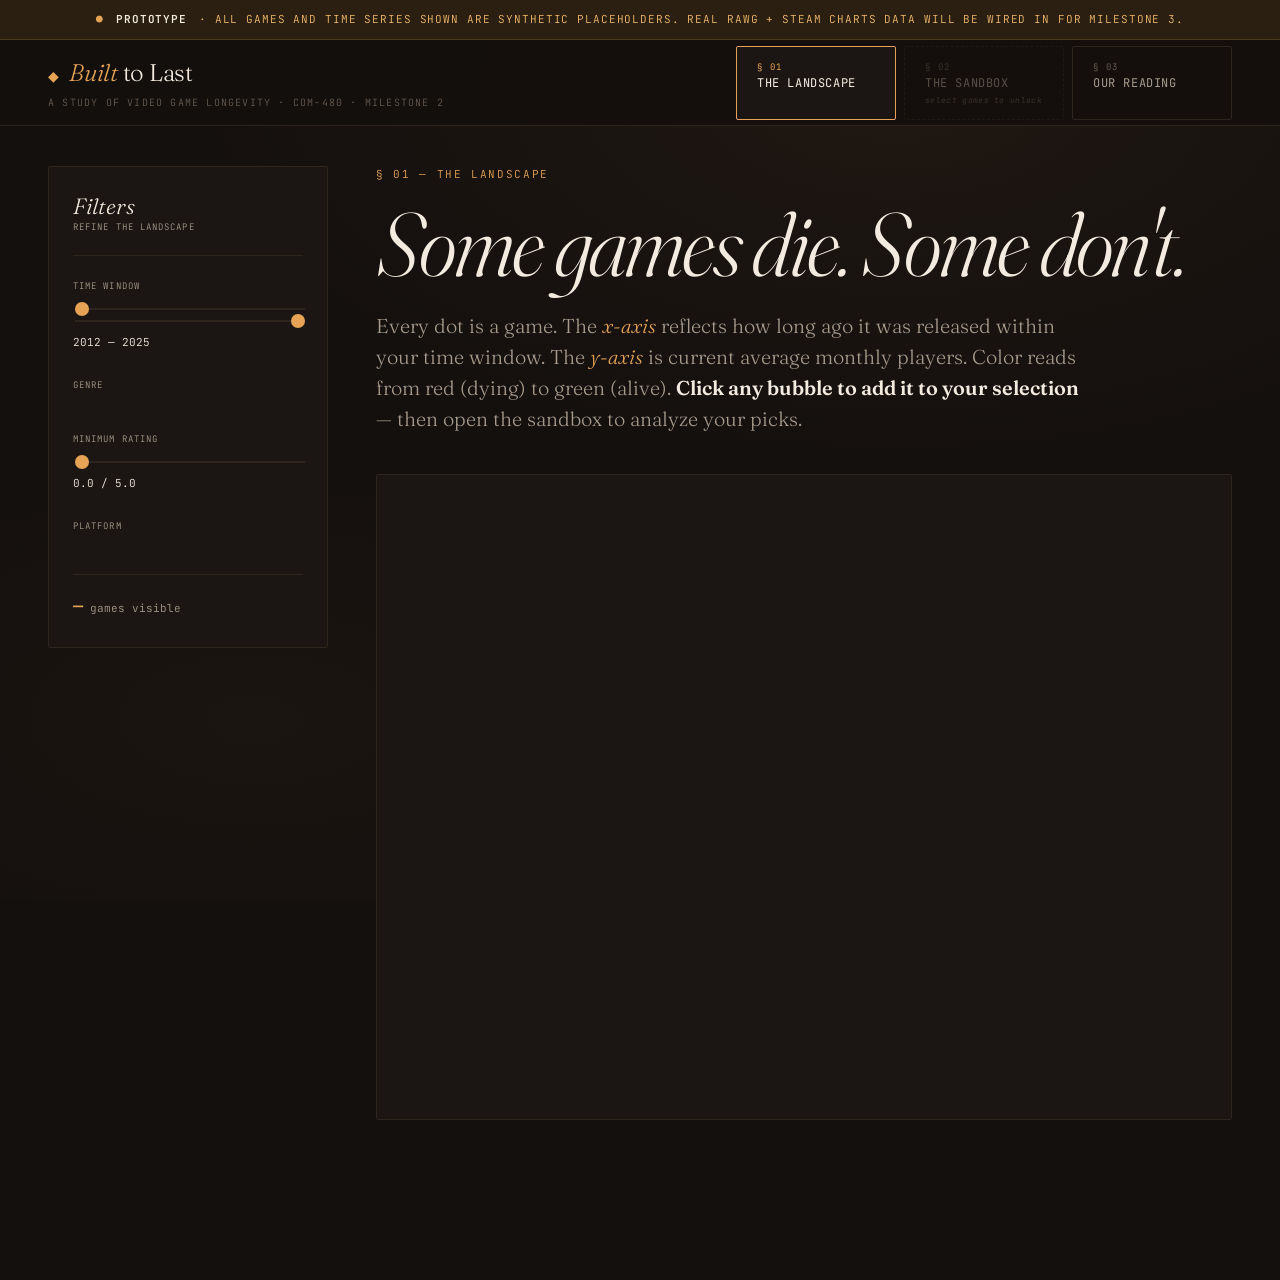
==== index.html @ 7be7821a "Add files via upload" ====
<!DOCTYPE html>
<html lang="en">
<head>
<meta charset="UTF-8">
<meta name="viewport" content="width=device-width, initial-scale=1.0">
<title>Built to Last — Milestone 2 Prototype</title>
<link href="https://fonts.googleapis.com/css2?family=Fraunces:ital,opsz,wght@0,9..144,300;0,9..144,400;0,9..144,600;0,9..144,800;1,9..144,400&family=JetBrains+Mono:wght@400;500&display=swap" rel="stylesheet">
<link rel="stylesheet" href="style.css">
</head>
<body>

<!-- DUMMY DATA BANNER -->
<div class="dummy-banner">
  <span class="dummy-dot">●</span>
  <strong>PROTOTYPE</strong> · All games and time series shown are synthetic placeholders.
  Real RAWG + Steam Charts data will be wired in for Milestone 3.
</div>

<!-- PERSISTENT TOP BAR -->
<header class="topbar">
  <div class="topbar-left">
    <div class="brand">
      <span class="brand-mark">◆</span>
      <span class="brand-name"><em>Built</em> to Last</span>
    </div>
    <div class="brand-sub">A study of video game longevity · COM-480 · Milestone 2</div>
  </div>
  <nav class="topbar-nav">
    <button class="nav-item active" data-view="main">
      <span class="nav-num">§ 01</span>
      <span class="nav-label">The Landscape</span>
    </button>
    <button class="nav-item disabled" data-view="sandbox" id="nav-sandbox">
      <span class="nav-num">§ 02</span>
      <span class="nav-label">The Sandbox</span>
      <span class="nav-hint">select games to unlock</span>
    </button>
    <button class="nav-item" data-view="analysis">
      <span class="nav-num">§ 03</span>
      <span class="nav-label">Our Reading</span>
    </button>
  </nav>
</header>

<!-- VIEW 1: MAIN VIZ (default) -->
<main class="view view-main active" id="view-main">
  <aside class="controls">
    <div class="control-header">
      <div class="control-title">Filters</div>
      <div class="control-sub">refine the landscape</div>
    </div>

    <div class="control-group">
      <label class="control-label">Time window</label>
      <div class="slider-wrap">
        <input type="range" id="time-slider-start" min="2012" max="2024" value="2012" step="1">
        <input type="range" id="time-slider-end" min="2012" max="2025" value="2025" step="1">
        <div class="slider-values">
          <span id="time-start">2012</span> — <span id="time-end">2025</span>
        </div>
      </div>
    </div>

    <div class="control-group">
      <label class="control-label">Genre</label>
      <div class="chip-group" id="genre-filters"></div>
    </div>

    <div class="control-group">
      <label class="control-label">Minimum rating</label>
      <div class="slider-wrap">
        <input type="range" id="rating-slider" min="0" max="5" step="0.1" value="0">
        <div class="slider-values">
          <span id="rating-value">0.0</span> / 5.0
        </div>
      </div>
    </div>

    <div class="control-group">
      <label class="control-label">Platform</label>
      <div class="chip-group" id="platform-filters"></div>
    </div>

    <div class="control-footer">
      <span id="visible-count">—</span> <span class="dim">games visible</span>
    </div>
  </aside>

  <section class="chart-section">
    <div class="view-header">
      <div class="view-number">§ 01 — The Landscape</div>
      <h1 class="view-title">Some games die. Some don't.</h1>
      <p class="view-intro">
        Every dot is a game. The <em>x-axis</em> reflects how long ago it was released within your time window.
        The <em>y-axis</em> is current average monthly players. Color reads from red (dying) to green (alive).
        <strong>Click any bubble to add it to your selection</strong> — then open the sandbox to analyze your picks.
      </p>
    </div>

    <div class="chart-wrap">
      <svg id="main-chart"></svg>
      <div id="tooltip" class="tooltip"></div>
    </div>
  </section>
</main>

<!-- VIEW 2: SANDBOX -->
<main class="view view-sandbox" id="view-sandbox">
  <div class="view-container">
    <div class="view-header">
      <div class="view-number">§ 02 — The Sandbox</div>
      <h1 class="view-title">Your picks, your axes.</h1>
      <p class="view-intro">
        Cluster the games you selected by any pair of dimensions. Compare them side by side.
        Find out what your favorites actually have in common — or don't.
      </p>
    </div>

    <div class="sandbox-panel">
      <div class="sandbox-axes">
        <div class="axis-picker">
          <label>X-axis</label>
          <select id="sandbox-x">
            <option value="completion_rate">Completion rate</option>
            <option value="rating">Rating</option>
            <option value="year">Release year</option>
            <option value="survivability">Survivability %</option>
          </select>
        </div>
        <div class="axis-picker">
          <label>Y-axis</label>
          <select id="sandbox-y">
            <option value="alive_ratio">Alive ratio</option>
            <option value="avg_players">Avg. players</option>
            <option value="peak_players">Peak players</option>
          </select>
        </div>
        <div class="axis-picker">
          <label>Color by</label>
          <select id="sandbox-color">
            <option value="genre">Primary genre</option>
            <option value="alive_ratio">Alive ratio</option>
            <option value="year">Release year</option>
          </select>
        </div>
      </div>

      <div class="sandbox-chart-wrap">
        <svg id="sandbox-chart"></svg>
        <div class="sandbox-empty" id="sandbox-empty">
          <div class="empty-icon">◐</div>
          <div>No games in your selection yet.</div>
          <div class="dim">Head back to the landscape and click a few bubbles.</div>
        </div>
      </div>

      <div class="sandbox-selection-list">
        <div class="selection-header">
          <span id="selection-count">0</span> <span class="dim">games in your selection</span>
          <button class="btn-ghost" id="clear-selection">Clear all</button>
        </div>
        <div class="selection-chips" id="selection-chips"></div>
      </div>
    </div>

    <div class="view-footer">
      <button class="btn-back" data-view="main">← Back to the landscape</button>
      <span class="dim">or</span>
      <button class="btn-text" data-view="analysis">Read our analysis →</button>
    </div>
  </div>
</main>

<!-- VIEW 3: ANALYSIS -->
<main class="view view-analysis" id="view-analysis">
  <div class="view-container wide">
    <div class="view-header">
      <div class="view-number">§ 03 — Our Reading</div>
      <h1 class="view-title">A closing argument.</h1>
      <p class="view-intro">
        This is what we think the data says. Four side-by-side comparisons of specific games over time.
        These are our interpretations — <em>not</em> definitive. If you disagree, go back to the sandbox and build your own.
      </p>
    </div>

    <div class="analysis-grid">
      <article class="analysis-card">
        <div class="card-num">01</div>
        <h3>The decade gap</h3>
        <p>A game from 2013 holds its players. A game from 2020 has collapsed. What differs isn't quality — it's design philosophy.</p>
        <div class="comparison-chart" id="cmp-1"></div>
        <div class="comparison-legend">
          <span><span class="dot dot-alive"></span> <em>Game 03</em> (2013)</span>
          <span><span class="dot dot-dying"></span> <em>Game 12</em> (2020)</span>
        </div>
      </article>

      <article class="analysis-card">
        <div class="card-num">02</div>
        <h3>The launch spike trap</h3>
        <p>Massive openings say nothing about longevity. Two games with identical launch peaks — one survives, one doesn't.</p>
        <div class="comparison-chart" id="cmp-2"></div>
        <div class="comparison-legend">
          <span><span class="dot dot-alive"></span> <em>Game 04</em></span>
          <span><span class="dot dot-dying"></span> <em>Game 15</em></span>
        </div>
      </article>

      <article class="analysis-card">
        <div class="card-num">03</div>
        <h3>The slow burn</h3>
        <p>Some games never become hits. They quietly refuse to die. The curve that never peaks is often the one that lasts.</p>
        <div class="comparison-chart" id="cmp-3"></div>
        <div class="comparison-legend">
          <span><span class="dot dot-alive"></span> <em>Game 08</em></span>
          <span><span class="dot dot-dying"></span> <em>Game 19</em></span>
        </div>
      </article>

      <article class="analysis-card">
        <div class="card-num">04</div>
        <h3>The completion paradox</h3>
        <p>The game you finished and the game you're still playing look identical on release day. They diverge on month six.</p>
        <div class="comparison-chart" id="cmp-4"></div>
        <div class="comparison-legend">
          <span><span class="dot dot-alive"></span> <em>Game 06</em></span>
          <span><span class="dot dot-dying"></span> <em>Game 11</em></span>
        </div>
      </article>
    </div>

    <div class="closing-note">
      <p>The best game you've ever played is probably already dying. The one you can't stop reopening was designed to live forever — and the data, in broad strokes, tells us how.</p>
    </div>

    <div class="view-footer">
      <button class="btn-back" data-view="main">← Back to the landscape</button>
      <span class="dim">or</span>
      <button class="btn-text" data-view="sandbox" id="analysis-to-sandbox">Build your own reading →</button>
    </div>
  </div>
</main>

<!-- FLOATING SELECTION TRAY (main view only) -->
<div class="selection-tray hidden" id="selection-tray">
  <div class="tray-inner">
    <div class="tray-text">
      <strong id="tray-count">0</strong> games selected
      <div class="dim">Cluster them side by side in the sandbox</div>
    </div>
    <div class="tray-chips" id="tray-chips"></div>
    <button class="btn-primary" id="open-sandbox">Open sandbox →</button>
  </div>
</div>

<!-- GAME CARD -->
<aside id="game-card" class="game-card hidden">
  <button id="close-card" aria-label="Close">×</button>
  <div class="card-header">
    <div class="card-title" id="card-name">—</div>
    <div class="card-meta" id="card-meta">—</div>
  </div>
  <div class="card-body">
    <div class="card-stat">
      <div class="stat-label">Avg / Peak players</div>
      <div class="stat-value" id="card-players">—</div>
    </div>
    <div class="card-stat">
      <div class="stat-label">Survivability</div>
      <div class="stat-value" id="card-survival">—</div>
    </div>
    <div class="card-stat">
      <div class="stat-label">Rating</div>
      <div class="stat-value" id="card-rating">—</div>
    </div>
    <div class="card-stat">
      <div class="stat-label">Alive ratio</div>
      <div class="stat-value" id="card-alive">—</div>
    </div>
    <div class="card-stat wide">
      <div class="stat-label">Genres</div>
      <div class="stat-value" id="card-genres">—</div>
    </div>
  </div>
  <div class="card-actions">
    <button class="btn-primary" id="toggle-selection">+ Add to selection</button>
  </div>
</aside>

<script src="https://d3js.org/d3.v7.min.js"></script>
<script src="data.js"></script>
<script src="main.js"></script>
</body>
</html>
---- style.css ----
/* ============================================================
   BUILT TO LAST — editorial dark theme, SPA layout
   ============================================================ */

:root {
  --bg:          #14100e;
  --bg-panel:    #1b1613;
  --bg-lift:    #221b17;
  --ink:         #f3ebe0;
  --ink-dim:     #a69a8c;
  --ink-faint:   #655a50;
  --rule:        #2e251f;
  --rule-strong: #3f3328;

  --accent:      #e6a356;
  --accent-hot:  #f4bb6d;
  --accent-dim:  rgba(230, 163, 86, 0.2);
  --alive:       #7fc97f;
  --dying:       #d96c6c;

  --display: 'Fraunces', Georgia, serif;
  --mono:    'JetBrains Mono', ui-monospace, monospace;

  --topbar-h: 86px;
  --banner-h: 40px;
  --max: 1600px;
}

* { box-sizing: border-box; }

html, body {
  margin: 0;
  padding: 0;
  background: var(--bg);
  color: var(--ink);
  font-family: var(--display);
  font-weight: 300;
  font-size: 16px;
  line-height: 1.55;
  -webkit-font-smoothing: antialiased;
  font-feature-settings: "ss01", "liga";
  min-height: 100vh;
}

body {
  background-image:
    radial-gradient(ellipse 80% 60% at 70% 10%, rgba(230, 163, 86, 0.05), transparent 70%),
    radial-gradient(ellipse 60% 40% at 20% 80%, rgba(230, 163, 86, 0.03), transparent 70%);
  background-attachment: fixed;
}

em, .italic { font-style: italic; }
strong { font-weight: 600; color: var(--ink); }
.dim { color: var(--ink-dim); }
.hidden { display: none !important; }

/* ============================================================
   DUMMY DATA BANNER
   ============================================================ */
.dummy-banner {
  position: fixed;
  top: 0;
  left: 0;
  right: 0;
  height: var(--banner-h);
  background: #2a1f10;
  border-bottom: 1px solid #4a3a1e;
  color: var(--accent-hot);
  font-family: var(--mono);
  font-size: 11px;
  text-transform: uppercase;
  letter-spacing: 0.08em;
  display: flex;
  align-items: center;
  justify-content: center;
  gap: 12px;
  z-index: 500;
  padding: 0 20px;
}

.dummy-dot {
  color: var(--accent);
  animation: pulse 2s ease-in-out infinite;
}

@keyframes pulse {
  0%, 100% { opacity: 0.4; }
  50% { opacity: 1; }
}

/* ============================================================
   TOPBAR
   ============================================================ */
.topbar {
  position: fixed;
  top: var(--banner-h);
  left: 0;
  right: 0;
  height: var(--topbar-h);
  background: rgba(20, 16, 14, 0.92);
  backdrop-filter: blur(12px);
  -webkit-backdrop-filter: blur(12px);
  border-bottom: 1px solid var(--rule);
  display: flex;
  align-items: center;
  justify-content: space-between;
  padding: 0 48px;
  z-index: 400;
}

.topbar-left {
  display: flex;
  flex-direction: column;
  gap: 4px;
}

.brand {
  display: flex;
  align-items: baseline;
  gap: 10px;
}

.brand-mark {
  color: var(--accent);
  font-size: 14px;
}

.brand-name {
  font-family: var(--display);
  font-size: 24px;
  font-weight: 300;
  letter-spacing: -0.01em;
  color: var(--ink);
}

.brand-name em {
  color: var(--accent);
  font-style: italic;
}

.brand-sub {
  font-family: var(--mono);
  font-size: 10px;
  text-transform: uppercase;
  letter-spacing: 0.12em;
  color: var(--ink-faint);
}

.topbar-nav {
  display: flex;
  gap: 8px;
}

.nav-item {
  background: none;
  border: 1px solid var(--rule);
  color: var(--ink-dim);
  padding: 14px 20px;
  font-family: var(--mono);
  font-size: 11px;
  text-transform: uppercase;
  letter-spacing: 0.08em;
  cursor: pointer;
  display: flex;
  flex-direction: column;
  gap: 2px;
  align-items: flex-start;
  min-width: 160px;
  transition: all 0.2s;
  border-radius: 2px;
  position: relative;
}

.nav-item:hover:not(.disabled) {
  border-color: var(--accent);
  color: var(--ink);
  background: var(--bg-panel);
}

.nav-item.active {
  border-color: var(--accent);
  background: var(--bg-panel);
  color: var(--ink);
}

.nav-item.active .nav-num { color: var(--accent); }

.nav-item.disabled {
  opacity: 0.45;
  cursor: not-allowed;
  border-style: dashed;
}

.nav-item.flash {
  animation: flashNav 0.6s ease-out;
}

@keyframes flashNav {
  0%, 100% { transform: translateX(0); }
  15% { transform: translateX(-6px); }
  30% { transform: translateX(6px); }
  45% { transform: translateX(-4px); }
  60% { transform: translateX(4px); }
  75% { transform: translateX(-2px); }
}

.nav-num {
  color: var(--ink-faint);
  font-size: 9px;
  letter-spacing: 0.15em;
}

.nav-label {
  color: inherit;
  font-size: 12px;
  letter-spacing: 0.05em;
}

.nav-hint {
  font-size: 8px;
  color: var(--ink-faint);
  text-transform: none;
  letter-spacing: 0.04em;
  font-style: italic;
  margin-top: 2px;
}

.nav-item:not(.disabled) .nav-hint { display: none; }

/* ============================================================
   VIEWS — only one visible at a time
   ============================================================ */
.view {
  display: none;
  padding-top: calc(var(--banner-h) + var(--topbar-h) + 40px);
  min-height: 100vh;
  animation: viewFadeIn 0.4s ease-out;
}

.view.active { display: block; }

@keyframes viewFadeIn {
  from { opacity: 0; transform: translateY(12px); }
  to { opacity: 1; transform: translateY(0); }
}

.view-container {
  max-width: var(--max);
  margin: 0 auto;
  padding: 0 48px 120px;
}

.view-container.wide { max-width: 1400px; }

/* Shared view header */
.view-header {
  margin-bottom: 40px;
}

.view-number {
  font-family: var(--mono);
  font-size: 11px;
  letter-spacing: 0.15em;
  color: var(--accent);
  margin-bottom: 18px;
  text-transform: uppercase;
}

.view-title {
  font-family: var(--display);
  font-size: clamp(48px, 7vw, 96px);
  font-weight: 300;
  line-height: 0.95;
  letter-spacing: -0.03em;
  margin: 0 0 24px;
  font-style: italic;
  color: var(--ink);
}

.view-intro {
  font-size: 20px;
  max-width: 720px;
  color: var(--ink-dim);
  margin: 0;
  line-height: 1.55;
}

.view-intro em { color: var(--accent); }
.view-intro strong { color: var(--ink); }

/* ============================================================
   VIEW 1: MAIN VIZ — two-column layout (controls + chart)
   ============================================================ */
.view-main {
  display: none;
  grid-template-columns: 280px 1fr;
  gap: 0;
  max-width: var(--max);
  margin: 0 auto;
  padding: calc(var(--banner-h) + var(--topbar-h) + 40px) 48px 160px;
}

.view-main.active { display: grid; }

/* ---- Controls sidebar ---- */
.controls {
  background: var(--bg-panel);
  border: 1px solid var(--rule);
  border-radius: 2px;
  padding: 28px 24px;
  align-self: start;
  position: sticky;
  top: calc(var(--banner-h) + var(--topbar-h) + 24px);
  max-height: calc(100vh - var(--banner-h) - var(--topbar-h) - 48px);
  overflow-y: auto;
}

.control-header {
  padding-bottom: 20px;
  margin-bottom: 24px;
  border-bottom: 1px solid var(--rule);
}

.control-title {
  font-family: var(--display);
  font-size: 22px;
  font-style: italic;
  color: var(--ink);
  line-height: 1;
}

.control-sub {
  font-family: var(--mono);
  font-size: 9px;
  text-transform: uppercase;
  letter-spacing: 0.12em;
  color: var(--ink-dim);
  margin-top: 4px;
}

.control-group { margin-bottom: 28px; }
.control-group:last-of-type { margin-bottom: 0; }

.control-label {
  display: block;
  font-family: var(--mono);
  font-size: 9px;
  text-transform: uppercase;
  letter-spacing: 0.12em;
  color: var(--ink-dim);
  margin-bottom: 12px;
}

.slider-wrap { display: flex; flex-direction: column; gap: 6px; }

input[type=range] {
  -webkit-appearance: none;
  width: 100%;
  height: 2px;
  background: var(--rule);
  outline: none;
  cursor: pointer;
}

input[type=range]::-webkit-slider-thumb {
  -webkit-appearance: none;
  width: 14px;
  height: 14px;
  background: var(--accent);
  border-radius: 50%;
  cursor: pointer;
  transition: transform 0.15s;
}

input[type=range]::-webkit-slider-thumb:hover { transform: scale(1.25); }

input[type=range]::-moz-range-thumb {
  width: 14px;
  height: 14px;
  background: var(--accent);
  border-radius: 50%;
  cursor: pointer;
  border: none;
}

.slider-values {
  font-family: var(--mono);
  font-size: 11px;
  color: var(--ink);
  margin-top: 4px;
}

.chip-group {
  display: flex;
  flex-wrap: wrap;
  gap: 5px;
}

.chip {
  font-family: var(--mono);
  font-size: 9px;
  letter-spacing: 0.05em;
  padding: 5px 9px;
  border: 1px solid var(--rule);
  background: transparent;
  color: var(--ink-dim);
  cursor: pointer;
  border-radius: 2px;
  transition: all 0.15s;
  text-transform: uppercase;
}

.chip:hover { border-color: var(--accent); color: var(--ink); }

.chip.active {
  background: var(--accent);
  color: var(--bg);
  border-color: var(--accent);
}

.control-footer {
  margin-top: 28px;
  padding-top: 18px;
  border-top: 1px solid var(--rule);
  font-family: var(--mono);
  font-size: 11px;
}

#visible-count {
  color: var(--accent);
  font-size: 17px;
  font-weight: 500;
}

/* ---- Chart section ---- */
.chart-section {
  padding-left: 48px;
}

.chart-wrap {
  position: relative;
  background: var(--bg-panel);
  border: 1px solid var(--rule);
  border-radius: 2px;
  padding: 32px 36px;
  margin-top: 12px;
  min-height: 620px;
}

#main-chart, #sandbox-chart {
  width: 100%;
  height: 580px;
  display: block;
}

/* D3 axes */
.axis text,
.axis-tick-label {
  font-family: var(--mono);
  font-size: 10px;
  fill: var(--ink-dim);
}

.axis line, .axis path {
  stroke: var(--rule);
}

.axis-label {
  font-family: var(--mono);
  font-size: 11px;
  fill: var(--ink);
  text-transform: uppercase;
  letter-spacing: 0.1em;
}

.grid line {
  stroke: var(--rule);
  stroke-dasharray: 2 4;
  opacity: 0.5;
}

/* Bubbles */
.bubble {
  cursor: pointer;
  transition: stroke-width 0.15s;
  stroke-width: 0;
}

.bubble:hover {
  stroke: var(--ink);
  stroke-width: 1.5;
}

.bubble.selected {
  stroke: var(--accent);
  stroke-width: 3;
}

/* Tooltip */
.tooltip {
  position: absolute;
  pointer-events: none;
  background: var(--bg-lift);
  border: 1px solid var(--accent);
  padding: 12px 16px;
  font-family: var(--mono);
  font-size: 11px;
  color: var(--ink);
  border-radius: 2px;
  opacity: 0;
  transition: opacity 0.15s;
  max-width: 240px;
  z-index: 200;
  box-shadow: 0 12px 40px rgba(0, 0, 0, 0.5);
}

.tooltip.visible { opacity: 1; }

.tooltip-title {
  font-family: var(--display);
  font-size: 16px;
  font-style: italic;
  color: var(--accent);
  margin-bottom: 8px;
  line-height: 1.2;
}

.tooltip-row {
  display: flex;
  justify-content: space-between;
  gap: 12px;
  margin-top: 2px;
}

.tooltip-row span:first-child { color: var(--ink-dim); }

.tooltip-hint {
  margin-top: 8px;
  padding-top: 8px;
  border-top: 1px solid var(--rule);
  font-size: 9px;
  color: var(--accent);
  text-transform: uppercase;
  letter-spacing: 0.08em;
}

/* ============================================================
   GAME CARD (floating on main view)
   ============================================================ */
.game-card {
  position: fixed;
  top: 50%;
  right: 40px;
  transform: translateY(-50%);
  width: 340px;
  background: var(--bg-lift);
  border: 1px solid var(--accent);
  padding: 30px 30px 26px;
  box-shadow: 0 20px 60px rgba(0, 0, 0, 0.6);
  z-index: 300;
  transition: all 0.3s cubic-bezier(0.2, 0.8, 0.2, 1);
}

.game-card.hidden {
  opacity: 0;
  pointer-events: none;
  transform: translateY(-50%) translateX(40px);
}

#close-card {
  position: absolute;
  top: 10px;
  right: 14px;
  background: none;
  border: none;
  color: var(--ink-dim);
  font-size: 24px;
  cursor: pointer;
  padding: 4px 8px;
  transition: color 0.15s;
}

#close-card:hover { color: var(--accent); }

.card-header {
  border-bottom: 1px solid var(--rule);
  padding-bottom: 14px;
  margin-bottom: 18px;
}

.card-title {
  font-family: var(--display);
  font-size: 22px;
  font-style: italic;
  line-height: 1.1;
  color: var(--ink);
  margin-bottom: 4px;
}

.card-meta {
  font-family: var(--mono);
  font-size: 10px;
  color: var(--ink-dim);
  text-transform: uppercase;
  letter-spacing: 0.08em;
}

.card-body {
  display: grid;
  grid-template-columns: 1fr 1fr;
  gap: 14px 18px;
  margin-bottom: 22px;
}

.card-stat.wide { grid-column: 1 / -1; }

.stat-label {
  font-family: var(--mono);
  font-size: 9px;
  text-transform: uppercase;
  letter-spacing: 0.12em;
  color: var(--ink-dim);
  margin-bottom: 3px;
}

.stat-value {
  font-family: var(--display);
  font-size: 17px;
  color: var(--ink);
}

.card-stat.wide .stat-value {
  font-size: 12px;
  font-family: var(--mono);
}

/* ============================================================
   BUTTONS
   ============================================================ */
.btn-primary {
  background: var(--accent);
  color: var(--bg);
  border: none;
  padding: 12px 20px;
  font-family: var(--mono);
  font-size: 11px;
  text-transform: uppercase;
  letter-spacing: 0.1em;
  cursor: pointer;
  transition: background 0.15s;
  font-weight: 500;
}

.btn-primary:hover { background: var(--accent-hot); }

.btn-primary.selected-state {
  background: var(--dying);
}

.btn-ghost {
  background: none;
  border: 1px solid var(--rule);
  color: var(--ink-dim);
  padding: 6px 12px;
  font-family: var(--mono);
  font-size: 9px;
  text-transform: uppercase;
  letter-spacing: 0.08em;
  cursor: pointer;
  transition: all 0.15s;
  margin-left: auto;
}

.btn-ghost:hover { color: var(--dying); border-color: var(--dying); }

.btn-back {
  background: none;
  border: 1px solid var(--rule);
  color: var(--ink);
  padding: 12px 20px;
  font-family: var(--mono);
  font-size: 11px;
  text-transform: uppercase;
  letter-spacing: 0.08em;
  cursor: pointer;
  transition: all 0.15s;
}

.btn-back:hover {
  border-color: var(--accent);
  color: var(--accent);
}

.btn-text {
  background: none;
  border: none;
  color: var(--accent);
  font-family: var(--mono);
  font-size: 11px;
  text-transform: uppercase;
  letter-spacing: 0.08em;
  cursor: pointer;
  padding: 12px 4px;
}

.btn-text:hover { color: var(--accent-hot); }

/* ============================================================
   FLOATING SELECTION TRAY (main view only)
   ============================================================ */
.selection-tray {
  position: fixed;
  bottom: 24px;
  left: 50%;
  transform: translateX(-50%);
  background: var(--bg-lift);
  border: 1px solid var(--accent);
  box-shadow: 0 20px 60px rgba(0, 0, 0, 0.6);
  z-index: 350;
  min-width: 560px;
  max-width: calc(100vw - 80px);
  animation: trayRise 0.35s cubic-bezier(0.2, 0.8, 0.2, 1);
}

.selection-tray.hidden {
  display: none;
}

@keyframes trayRise {
  from { opacity: 0; transform: translate(-50%, 20px); }
  to { opacity: 1; transform: translate(-50%, 0); }
}

.tray-inner {
  display: flex;
  align-items: center;
  gap: 24px;
  padding: 20px 28px;
}

.tray-text {
  font-family: var(--display);
  font-size: 16px;
  white-space: nowrap;
}

.tray-text strong {
  font-size: 22px;
  color: var(--accent);
  font-weight: 400;
  font-style: italic;
}

.tray-text .dim {
  font-size: 10px;
  font-family: var(--mono);
  text-transform: uppercase;
  letter-spacing: 0.08em;
  margin-top: 2px;
}

.tray-chips {
  display: flex;
  gap: 6px;
  flex: 1;
  overflow-x: auto;
  max-width: 400px;
}

.tray-chip {
  background: var(--bg-panel);
  border: 1px solid var(--rule);
  padding: 6px 10px;
  font-family: var(--mono);
  font-size: 10px;
  color: var(--ink);
  white-space: nowrap;
  border-radius: 2px;
}

/* ============================================================
   VIEW 2: SANDBOX
   ============================================================ */
.view-sandbox .view-container {
  padding-top: 20px;
}

.sandbox-panel {
  background: var(--bg-panel);
  border: 1px solid var(--rule);
  border-radius: 2px;
  padding: 40px 44px;
  margin-top: 40px;
}

.sandbox-axes {
  display: flex;
  gap: 24px;
  padding-bottom: 28px;
  margin-bottom: 32px;
  border-bottom: 1px solid var(--rule);
}

.axis-picker {
  flex: 1;
  max-width: 240px;
}

.axis-picker label {
  display: block;
  font-family: var(--mono);
  font-size: 9px;
  text-transform: uppercase;
  letter-spacing: 0.12em;
  color: var(--ink-dim);
  margin-bottom: 8px;
}

.axis-picker select {
  width: 100%;
  background: var(--bg);
  color: var(--ink);
  border: 1px solid var(--rule);
  padding: 10px 14px;
  font-family: var(--mono);
  font-size: 12px;
  cursor: pointer;
  outline: none;
  border-radius: 2px;
}

.axis-picker select:focus { border-color: var(--accent); }

.sandbox-chart-wrap {
  position: relative;
  min-height: 580px;
  margin-bottom: 32px;
}

.sandbox-empty {
  position: absolute;
  inset: 0;
  display: flex;
  flex-direction: column;
  align-items: center;
  justify-content: center;
  text-align: center;
  color: var(--ink-dim);
  gap: 12px;
}

.sandbox-empty.hidden { display: none; }

.empty-icon {
  font-size: 64px;
  color: var(--ink-faint);
  font-weight: 300;
  margin-bottom: 8px;
}

.sandbox-point circle {
  cursor: pointer;
  stroke: var(--bg);
  stroke-width: 2;
  transition: transform 0.2s;
  transform-origin: center;
  transform-box: fill-box;
}

.sandbox-point:hover circle { transform: scale(1.3); }

.sandbox-label {
  font-family: var(--mono);
  font-size: 10px;
  fill: var(--ink);
}

.sandbox-selection-list {
  padding-top: 24px;
  border-top: 1px solid var(--rule);
}

.selection-header {
  display: flex;
  align-items: center;
  gap: 10px;
  font-family: var(--mono);
  font-size: 11px;
  color: var(--ink-dim);
  margin-bottom: 14px;
}

#selection-count {
  color: var(--accent);
  font-size: 17px;
  font-weight: 500;
}

.selection-chips {
  display: flex;
  flex-wrap: wrap;
  gap: 8px;
}

.sel-chip {
  display: inline-flex;
  align-items: center;
  gap: 8px;
  background: var(--bg);
  border: 1px solid var(--rule);
  padding: 6px 6px 6px 12px;
  font-family: var(--mono);
  font-size: 10px;
  color: var(--ink);
  border-radius: 2px;
}

.sel-remove {
  background: none;
  border: none;
  color: var(--ink-faint);
  cursor: pointer;
  font-size: 16px;
  padding: 0 6px;
  line-height: 1;
  transition: color 0.15s;
}

.sel-remove:hover { color: var(--dying); }

/* ============================================================
   VIEW 3: ANALYSIS
   ============================================================ */
.analysis-grid {
  display: grid;
  grid-template-columns: repeat(2, 1fr);
  gap: 28px;
  margin-top: 40px;
}

.analysis-card {
  background: var(--bg-panel);
  border: 1px solid var(--rule);
  padding: 36px 36px 30px;
}

.card-num {
  font-family: var(--mono);
  font-size: 10px;
  letter-spacing: 0.15em;
  color: var(--accent);
  margin-bottom: 16px;
}

.analysis-card h3 {
  font-family: var(--display);
  font-size: 30px;
  font-style: italic;
  font-weight: 400;
  line-height: 1.1;
  margin: 0 0 14px;
  color: var(--ink);
}

.analysis-card p {
  font-size: 15px;
  color: var(--ink-dim);
  margin: 0 0 24px;
  line-height: 1.55;
}

.comparison-chart {
  height: 160px;
  margin-bottom: 14px;
}

.comparison-chart svg { width: 100%; height: 100%; }

.comparison-legend {
  display: flex;
  gap: 24px;
  font-family: var(--mono);
  font-size: 10px;
  color: var(--ink-dim);
  padding-top: 14px;
  border-top: 1px solid var(--rule);
}

.comparison-legend em { color: var(--ink); }

.dot {
  display: inline-block;
  width: 8px;
  height: 8px;
  border-radius: 50%;
  margin-right: 6px;
  vertical-align: middle;
}

.dot-alive { background: var(--alive); }
.dot-dying { background: var(--dying); }

.closing-note {
  max-width: 780px;
  margin: 80px auto 0;
  text-align: center;
  padding: 60px 40px;
  border-top: 1px solid var(--rule);
  border-bottom: 1px solid var(--rule);
}

.closing-note p {
  font-family: var(--display);
  font-size: 26px;
  font-style: italic;
  line-height: 1.5;
  color: var(--ink);
  margin: 0;
}

/* ============================================================
   VIEW FOOTER (back / forward navigation)
   ============================================================ */
.view-footer {
  margin-top: 60px;
  padding-top: 40px;
  border-top: 1px solid var(--rule);
  display: flex;
  align-items: center;
  gap: 20px;
}

/* ============================================================
   RESPONSIVE
   ============================================================ */
@media (max-width: 1100px) {
  .view-main { grid-template-columns: 240px 1fr; }
  .chart-section { padding-left: 32px; }
  .topbar { padding: 0 24px; }
  .analysis-grid { grid-template-columns: 1fr; }
}

@media (max-width: 900px) {
  .view-main {
    grid-template-columns: 1fr;
    padding: calc(var(--banner-h) + var(--topbar-h) + 24px) 24px 100px;
  }
  .chart-section { padding-left: 0; }
  .controls { position: static; margin-bottom: 24px; }
  .topbar {
    flex-direction: column;
    height: auto;
    padding: 16px 24px;
    gap: 12px;
  }
  :root { --topbar-h: 140px; }
  .topbar-nav { width: 100%; flex-wrap: wrap; }
  .nav-item { min-width: 0; flex: 1; }
  .game-card {
    right: 20px;
    left: 20px;
    width: auto;
    max-width: 400px;
    margin: 0 auto;
  }
  .selection-tray {
    min-width: 0;
    left: 20px;
    right: 20px;
    transform: none;
  }
  .tray-inner { flex-wrap: wrap; }
  .view-container { padding: 0 24px 80px; }
}
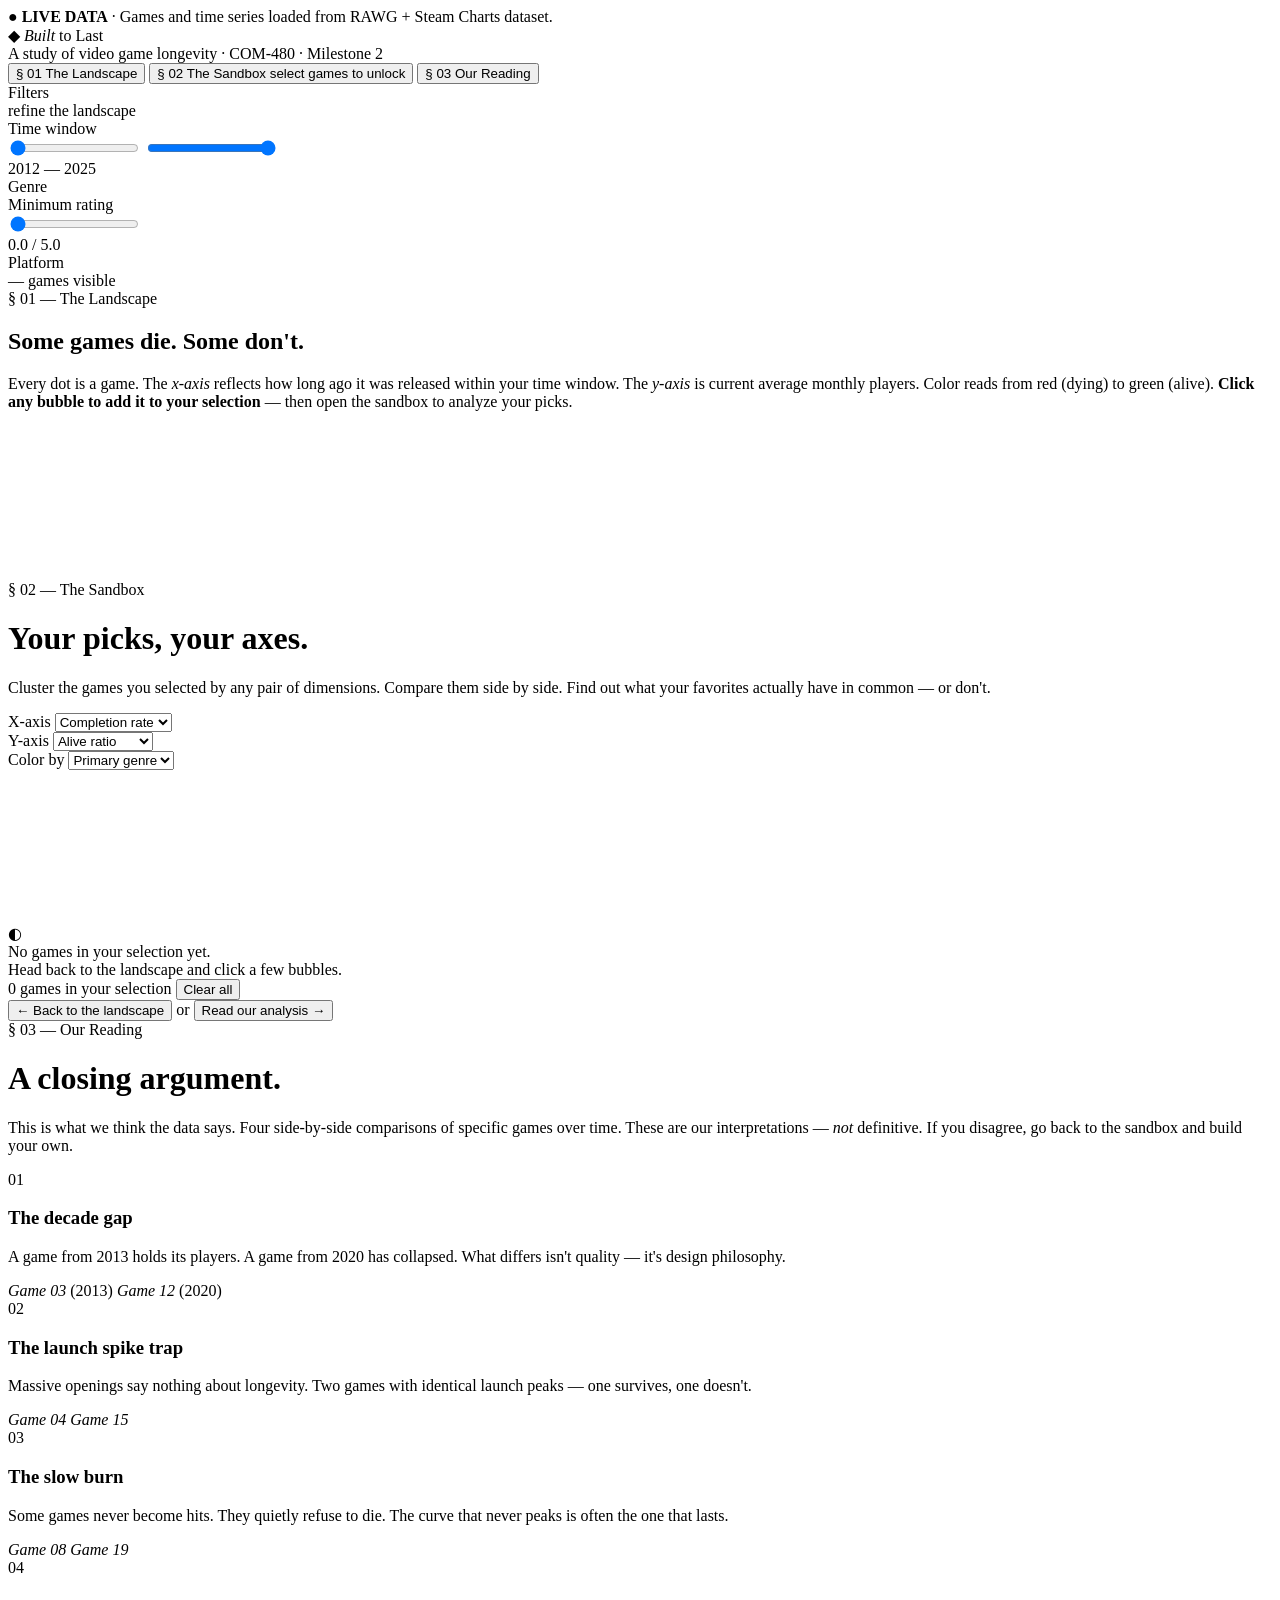
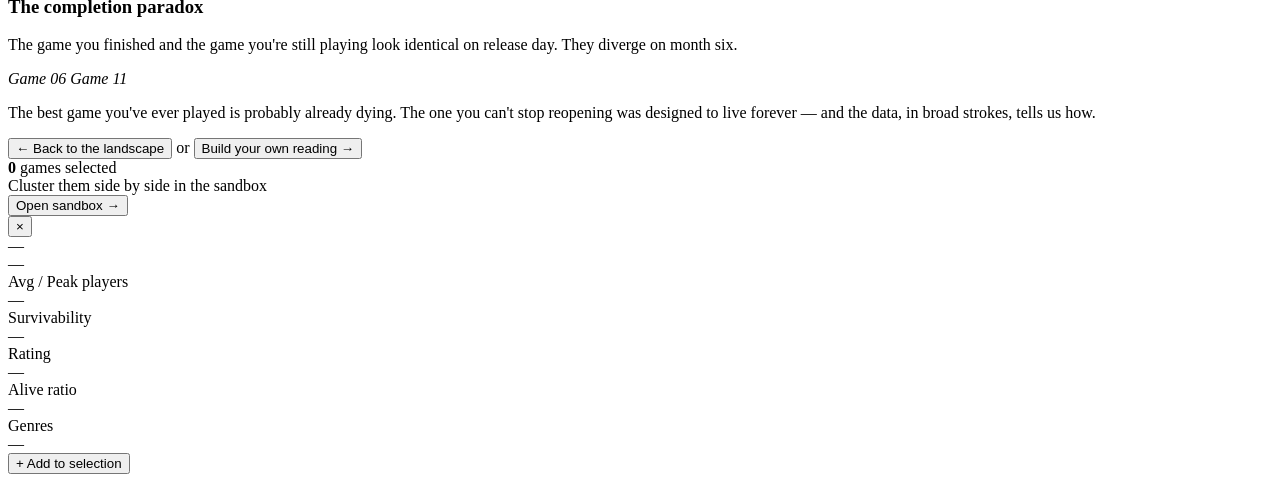
==== commit 73999fe9: "added website with dataset" ====
--- a/index.html
+++ b/index.html
@@ -9,11 +9,10 @@
 </head>
 <body>
 
-<!-- DUMMY DATA BANNER -->
+<!-- DATA BANNER -->
 <div class="dummy-banner">
   <span class="dummy-dot">●</span>
-  <strong>PROTOTYPE</strong> · All games and time series shown are synthetic placeholders.
-  Real RAWG + Steam Charts data will be wired in for Milestone 3.
+  <strong>LIVE DATA</strong> · Games and time series loaded from RAWG + Steam Charts dataset.
 </div>
 
 <!-- PERSISTENT TOP BAR -->
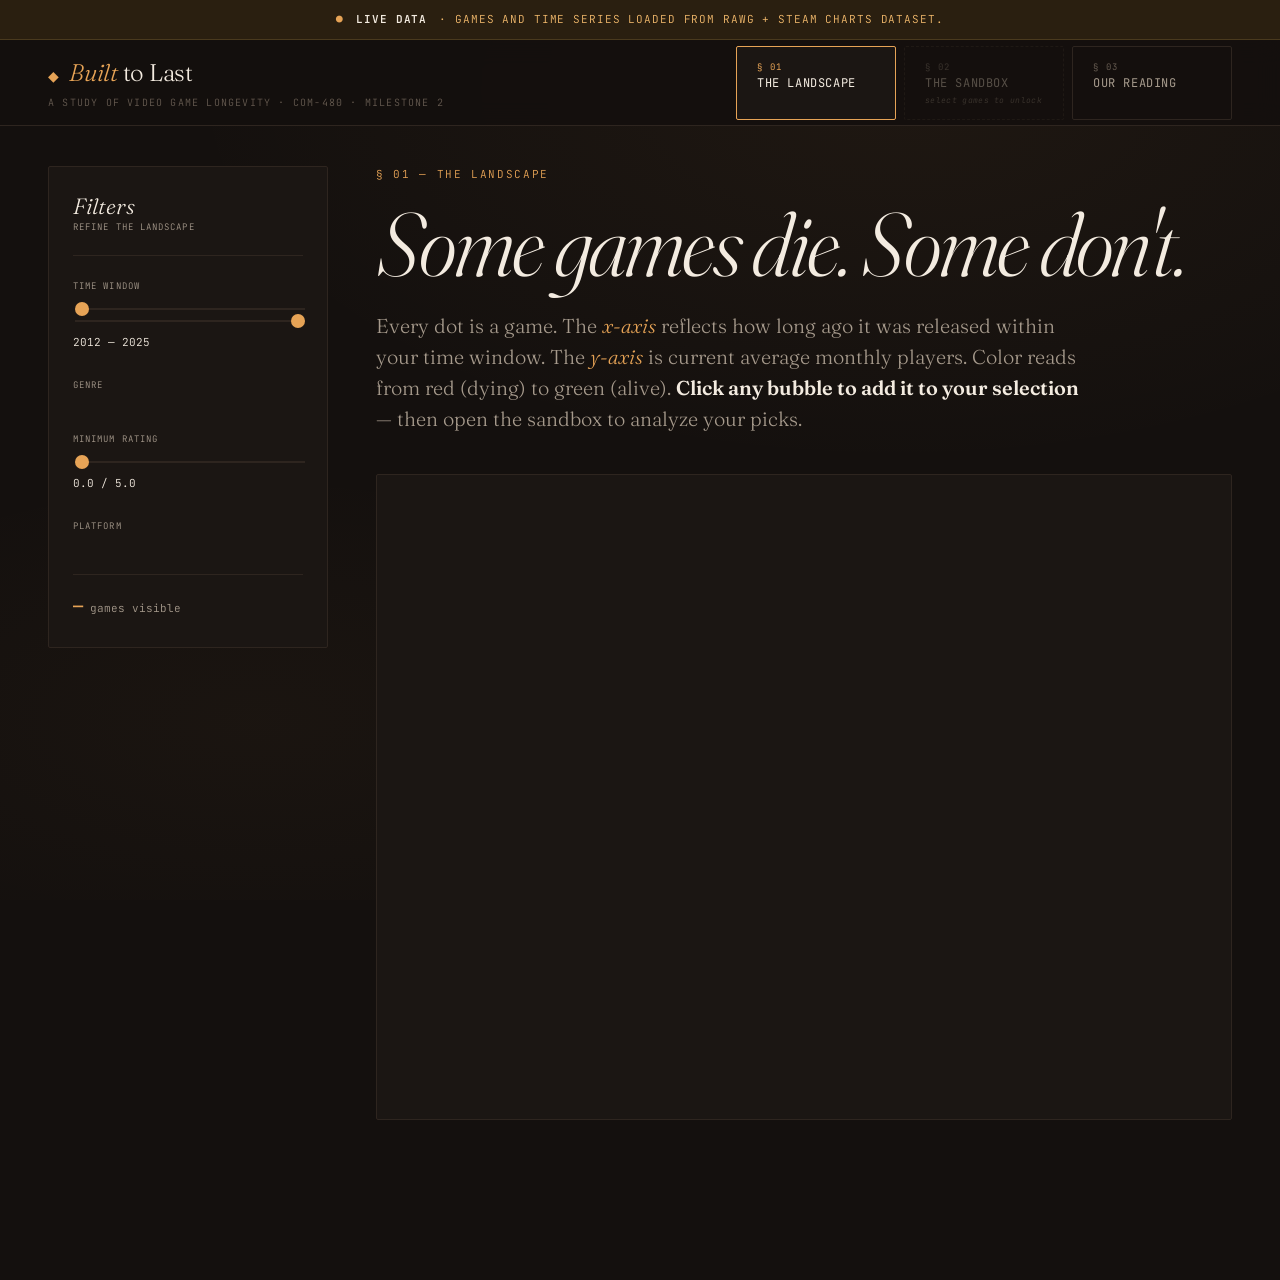
==== commit 823daa5e: "removed some AI stuff" ====
--- a/index.html
+++ b/index.html
@@ -14,7 +14,7 @@
   <span class="dummy-dot">●</span>
   <strong>LIVE DATA</strong> · Games and time series loaded from RAWG + Steam Charts dataset.
 </div>
-
+ 
 <!-- PERSISTENT TOP BAR -->
 <header class="topbar">
   <div class="topbar-left">
--- a/style.css
+++ b/style.css
@@ -0,0 +1,1207 @@
+:root {
+  --bg: #14100e;
+  --bg-panel: #1b1613;
+  --bg-lift: #221b17;
+  --ink: #f3ebe0;
+  --ink-dim: #a69a8c;
+  --ink-faint: #655a50;
+  --rule: #2e251f;
+  --rule-strong: #3f3328;
+
+  --accent: #e6a356;
+  --accent-hot: #f4bb6d;
+  --accent-dim: rgba(230, 163, 86, 0.2);
+  --alive: #7fc97f;
+  --dying: #d96c6c;
+
+  --display: "Fraunces", Georgia, serif;
+  --mono: "JetBrains Mono", ui-monospace, monospace;
+
+  --topbar-h: 86px;
+  --banner-h: 40px;
+  --max: 1600px;
+}
+
+* {
+  box-sizing: border-box;
+}
+
+html,
+body {
+  margin: 0;
+  padding: 0;
+  background: var(--bg);
+  color: var(--ink);
+  font-family: var(--display);
+  font-weight: 300;
+  font-size: 16px;
+  line-height: 1.55;
+  -webkit-font-smoothing: antialiased;
+  font-feature-settings: "ss01", "liga";
+  min-height: 100vh;
+}
+
+body {
+  background-image:
+    radial-gradient(
+      ellipse 80% 60% at 70% 10%,
+      rgba(230, 163, 86, 0.05),
+      transparent 70%
+    ),
+    radial-gradient(
+      ellipse 60% 40% at 20% 80%,
+      rgba(230, 163, 86, 0.03),
+      transparent 70%
+    );
+  background-attachment: fixed;
+}
+
+em,
+.italic {
+  font-style: italic;
+}
+strong {
+  font-weight: 600;
+  color: var(--ink);
+}
+.dim {
+  color: var(--ink-dim);
+}
+.hidden {
+  display: none !important;
+}
+
+/* ============================================================
+   DUMMY DATA BANNER
+   ============================================================ */
+.dummy-banner {
+  position: fixed;
+  top: 0;
+  left: 0;
+  right: 0;
+  height: var(--banner-h);
+  background: #2a1f10;
+  border-bottom: 1px solid #4a3a1e;
+  color: var(--accent-hot);
+  font-family: var(--mono);
+  font-size: 11px;
+  text-transform: uppercase;
+  letter-spacing: 0.08em;
+  display: flex;
+  align-items: center;
+  justify-content: center;
+  gap: 12px;
+  z-index: 500;
+  padding: 0 20px;
+}
+
+.dummy-dot {
+  color: var(--accent);
+  animation: pulse 2s ease-in-out infinite;
+}
+
+@keyframes pulse {
+  0%,
+  100% {
+    opacity: 0.4;
+  }
+  50% {
+    opacity: 1;
+  }
+}
+
+/* ============================================================
+   TOPBAR
+   ============================================================ */
+.topbar {
+  position: fixed;
+  top: var(--banner-h);
+  left: 0;
+  right: 0;
+  height: var(--topbar-h);
+  background: rgba(20, 16, 14, 0.92);
+  backdrop-filter: blur(12px);
+  -webkit-backdrop-filter: blur(12px);
+  border-bottom: 1px solid var(--rule);
+  display: flex;
+  align-items: center;
+  justify-content: space-between;
+  padding: 0 48px;
+  z-index: 400;
+}
+
+.topbar-left {
+  display: flex;
+  flex-direction: column;
+  gap: 4px;
+}
+
+.brand {
+  display: flex;
+  align-items: baseline;
+  gap: 10px;
+}
+
+.brand-mark {
+  color: var(--accent);
+  font-size: 14px;
+}
+
+.brand-name {
+  font-family: var(--display);
+  font-size: 24px;
+  font-weight: 300;
+  letter-spacing: -0.01em;
+  color: var(--ink);
+}
+
+.brand-name em {
+  color: var(--accent);
+  font-style: italic;
+}
+
+.brand-sub {
+  font-family: var(--mono);
+  font-size: 10px;
+  text-transform: uppercase;
+  letter-spacing: 0.12em;
+  color: var(--ink-faint);
+}
+
+.topbar-nav {
+  display: flex;
+  gap: 8px;
+}
+
+.nav-item {
+  background: none;
+  border: 1px solid var(--rule);
+  color: var(--ink-dim);
+  padding: 14px 20px;
+  font-family: var(--mono);
+  font-size: 11px;
+  text-transform: uppercase;
+  letter-spacing: 0.08em;
+  cursor: pointer;
+  display: flex;
+  flex-direction: column;
+  gap: 2px;
+  align-items: flex-start;
+  min-width: 160px;
+  transition: all 0.2s;
+  border-radius: 2px;
+  position: relative;
+}
+
+.nav-item:hover:not(.disabled) {
+  border-color: var(--accent);
+  color: var(--ink);
+  background: var(--bg-panel);
+}
+
+.nav-item.active {
+  border-color: var(--accent);
+  background: var(--bg-panel);
+  color: var(--ink);
+}
+
+.nav-item.active .nav-num {
+  color: var(--accent);
+}
+
+.nav-item.disabled {
+  opacity: 0.45;
+  cursor: not-allowed;
+  border-style: dashed;
+}
+
+.nav-item.flash {
+  animation: flashNav 0.6s ease-out;
+}
+
+@keyframes flashNav {
+  0%,
+  100% {
+    transform: translateX(0);
+  }
+  15% {
+    transform: translateX(-6px);
+  }
+  30% {
+    transform: translateX(6px);
+  }
+  45% {
+    transform: translateX(-4px);
+  }
+  60% {
+    transform: translateX(4px);
+  }
+  75% {
+    transform: translateX(-2px);
+  }
+}
+
+.nav-num {
+  color: var(--ink-faint);
+  font-size: 9px;
+  letter-spacing: 0.15em;
+}
+
+.nav-label {
+  color: inherit;
+  font-size: 12px;
+  letter-spacing: 0.05em;
+}
+
+.nav-hint {
+  font-size: 8px;
+  color: var(--ink-faint);
+  text-transform: none;
+  letter-spacing: 0.04em;
+  font-style: italic;
+  margin-top: 2px;
+}
+
+.nav-item:not(.disabled) .nav-hint {
+  display: none;
+}
+
+/* ============================================================
+   VIEWS — only one visible at a time
+   ============================================================ */
+.view {
+  display: none;
+  padding-top: calc(var(--banner-h) + var(--topbar-h) + 40px);
+  min-height: 100vh;
+  animation: viewFadeIn 0.4s ease-out;
+}
+
+.view.active {
+  display: block;
+}
+
+@keyframes viewFadeIn {
+  from {
+    opacity: 0;
+    transform: translateY(12px);
+  }
+  to {
+    opacity: 1;
+    transform: translateY(0);
+  }
+}
+
+.view-container {
+  max-width: var(--max);
+  margin: 0 auto;
+  padding: 0 48px 120px;
+}
+
+.view-container.wide {
+  max-width: 1400px;
+}
+
+/* Shared view header */
+.view-header {
+  margin-bottom: 40px;
+}
+
+.view-number {
+  font-family: var(--mono);
+  font-size: 11px;
+  letter-spacing: 0.15em;
+  color: var(--accent);
+  margin-bottom: 18px;
+  text-transform: uppercase;
+}
+
+.view-title {
+  font-family: var(--display);
+  font-size: clamp(48px, 7vw, 96px);
+  font-weight: 300;
+  line-height: 0.95;
+  letter-spacing: -0.03em;
+  margin: 0 0 24px;
+  font-style: italic;
+  color: var(--ink);
+}
+
+.view-intro {
+  font-size: 20px;
+  max-width: 720px;
+  color: var(--ink-dim);
+  margin: 0;
+  line-height: 1.55;
+}
+
+.view-intro em {
+  color: var(--accent);
+}
+.view-intro strong {
+  color: var(--ink);
+}
+
+/* ============================================================
+   VIEW 1: MAIN VIZ — two-column layout (controls + chart)
+   ============================================================ */
+.view-main {
+  display: none;
+  grid-template-columns: 280px 1fr;
+  gap: 0;
+  max-width: var(--max);
+  margin: 0 auto;
+  padding: calc(var(--banner-h) + var(--topbar-h) + 40px) 48px 160px;
+}
+
+.view-main.active {
+  display: grid;
+}
+
+/* ---- Controls sidebar ---- */
+.controls {
+  background: var(--bg-panel);
+  border: 1px solid var(--rule);
+  border-radius: 2px;
+  padding: 28px 24px;
+  align-self: start;
+  position: sticky;
+  top: calc(var(--banner-h) + var(--topbar-h) + 24px);
+  max-height: calc(100vh - var(--banner-h) - var(--topbar-h) - 48px);
+  overflow-y: auto;
+}
+
+.control-header {
+  padding-bottom: 20px;
+  margin-bottom: 24px;
+  border-bottom: 1px solid var(--rule);
+}
+
+.control-title {
+  font-family: var(--display);
+  font-size: 22px;
+  font-style: italic;
+  color: var(--ink);
+  line-height: 1;
+}
+
+.control-sub {
+  font-family: var(--mono);
+  font-size: 9px;
+  text-transform: uppercase;
+  letter-spacing: 0.12em;
+  color: var(--ink-dim);
+  margin-top: 4px;
+}
+
+.control-group {
+  margin-bottom: 28px;
+}
+.control-group:last-of-type {
+  margin-bottom: 0;
+}
+
+.control-label {
+  display: block;
+  font-family: var(--mono);
+  font-size: 9px;
+  text-transform: uppercase;
+  letter-spacing: 0.12em;
+  color: var(--ink-dim);
+  margin-bottom: 12px;
+}
+
+.slider-wrap {
+  display: flex;
+  flex-direction: column;
+  gap: 6px;
+}
+
+input[type="range"] {
+  -webkit-appearance: none;
+  width: 100%;
+  height: 2px;
+  background: var(--rule);
+  outline: none;
+  cursor: pointer;
+}
+
+input[type="range"]::-webkit-slider-thumb {
+  -webkit-appearance: none;
+  width: 14px;
+  height: 14px;
+  background: var(--accent);
+  border-radius: 50%;
+  cursor: pointer;
+  transition: transform 0.15s;
+}
+
+input[type="range"]::-webkit-slider-thumb:hover {
+  transform: scale(1.25);
+}
+
+input[type="range"]::-moz-range-thumb {
+  width: 14px;
+  height: 14px;
+  background: var(--accent);
+  border-radius: 50%;
+  cursor: pointer;
+  border: none;
+}
+
+.slider-values {
+  font-family: var(--mono);
+  font-size: 11px;
+  color: var(--ink);
+  margin-top: 4px;
+}
+
+.chip-group {
+  display: flex;
+  flex-wrap: wrap;
+  gap: 5px;
+}
+
+.chip {
+  font-family: var(--mono);
+  font-size: 9px;
+  letter-spacing: 0.05em;
+  padding: 5px 9px;
+  border: 1px solid var(--rule);
+  background: transparent;
+  color: var(--ink-dim);
+  cursor: pointer;
+  border-radius: 2px;
+  transition: all 0.15s;
+  text-transform: uppercase;
+}
+
+.chip:hover {
+  border-color: var(--accent);
+  color: var(--ink);
+}
+
+.chip.active {
+  background: var(--accent);
+  color: var(--bg);
+  border-color: var(--accent);
+}
+
+.control-footer {
+  margin-top: 28px;
+  padding-top: 18px;
+  border-top: 1px solid var(--rule);
+  font-family: var(--mono);
+  font-size: 11px;
+}
+
+#visible-count {
+  color: var(--accent);
+  font-size: 17px;
+  font-weight: 500;
+}
+
+/* ---- Chart section ---- */
+.chart-section {
+  padding-left: 48px;
+}
+
+.chart-wrap {
+  position: relative;
+  background: var(--bg-panel);
+  border: 1px solid var(--rule);
+  border-radius: 2px;
+  padding: 32px 36px;
+  margin-top: 12px;
+  min-height: 620px;
+}
+
+#main-chart,
+#sandbox-chart {
+  width: 100%;
+  height: 580px;
+  display: block;
+}
+
+/* D3 axes */
+.axis text,
+.axis-tick-label {
+  font-family: var(--mono);
+  font-size: 10px;
+  fill: var(--ink-dim);
+}
+
+.axis line,
+.axis path {
+  stroke: var(--rule);
+}
+
+.axis-label {
+  font-family: var(--mono);
+  font-size: 11px;
+  fill: var(--ink);
+  text-transform: uppercase;
+  letter-spacing: 0.1em;
+}
+
+.grid line {
+  stroke: var(--rule);
+  stroke-dasharray: 2 4;
+  opacity: 0.5;
+}
+
+/* Bubbles */
+.bubble {
+  cursor: pointer;
+  transition: stroke-width 0.15s;
+  stroke-width: 0;
+}
+
+.bubble:hover {
+  stroke: var(--ink);
+  stroke-width: 1.5;
+}
+
+.bubble.selected {
+  stroke: var(--accent);
+  stroke-width: 3;
+}
+
+/* Tooltip */
+.tooltip {
+  position: absolute;
+  pointer-events: none;
+  background: var(--bg-lift);
+  border: 1px solid var(--accent);
+  padding: 12px 16px;
+  font-family: var(--mono);
+  font-size: 11px;
+  color: var(--ink);
+  border-radius: 2px;
+  opacity: 0;
+  transition: opacity 0.15s;
+  max-width: 240px;
+  z-index: 200;
+  box-shadow: 0 12px 40px rgba(0, 0, 0, 0.5);
+}
+
+.tooltip.visible {
+  opacity: 1;
+}
+
+.tooltip-title {
+  font-family: var(--display);
+  font-size: 16px;
+  font-style: italic;
+  color: var(--accent);
+  margin-bottom: 8px;
+  line-height: 1.2;
+}
+
+.tooltip-row {
+  display: flex;
+  justify-content: space-between;
+  gap: 12px;
+  margin-top: 2px;
+}
+
+.tooltip-row span:first-child {
+  color: var(--ink-dim);
+}
+
+.tooltip-hint {
+  margin-top: 8px;
+  padding-top: 8px;
+  border-top: 1px solid var(--rule);
+  font-size: 9px;
+  color: var(--accent);
+  text-transform: uppercase;
+  letter-spacing: 0.08em;
+}
+
+/* ============================================================
+   GAME CARD (floating on main view)
+   ============================================================ */
+.game-card {
+  position: fixed;
+  top: 50%;
+  right: 40px;
+  transform: translateY(-50%);
+  width: 340px;
+  background: var(--bg-lift);
+  border: 1px solid var(--accent);
+  padding: 30px 30px 26px;
+  box-shadow: 0 20px 60px rgba(0, 0, 0, 0.6);
+  z-index: 300;
+  transition: all 0.3s cubic-bezier(0.2, 0.8, 0.2, 1);
+}
+
+.game-card.hidden {
+  opacity: 0;
+  pointer-events: none;
+  transform: translateY(-50%) translateX(40px);
+}
+
+#close-card {
+  position: absolute;
+  top: 10px;
+  right: 14px;
+  background: none;
+  border: none;
+  color: var(--ink-dim);
+  font-size: 24px;
+  cursor: pointer;
+  padding: 4px 8px;
+  transition: color 0.15s;
+}
+
+#close-card:hover {
+  color: var(--accent);
+}
+
+.card-header {
+  border-bottom: 1px solid var(--rule);
+  padding-bottom: 14px;
+  margin-bottom: 18px;
+}
+
+.card-title {
+  font-family: var(--display);
+  font-size: 22px;
+  font-style: italic;
+  line-height: 1.1;
+  color: var(--ink);
+  margin-bottom: 4px;
+}
+
+.card-meta {
+  font-family: var(--mono);
+  font-size: 10px;
+  color: var(--ink-dim);
+  text-transform: uppercase;
+  letter-spacing: 0.08em;
+}
+
+.card-body {
+  display: grid;
+  grid-template-columns: 1fr 1fr;
+  gap: 14px 18px;
+  margin-bottom: 22px;
+}
+
+.card-stat.wide {
+  grid-column: 1 / -1;
+}
+
+.stat-label {
+  font-family: var(--mono);
+  font-size: 9px;
+  text-transform: uppercase;
+  letter-spacing: 0.12em;
+  color: var(--ink-dim);
+  margin-bottom: 3px;
+}
+
+.stat-value {
+  font-family: var(--display);
+  font-size: 17px;
+  color: var(--ink);
+}
+
+.card-stat.wide .stat-value {
+  font-size: 12px;
+  font-family: var(--mono);
+}
+
+/* ============================================================
+   BUTTONS
+   ============================================================ */
+.btn-primary {
+  background: var(--accent);
+  color: var(--bg);
+  border: none;
+  padding: 12px 20px;
+  font-family: var(--mono);
+  font-size: 11px;
+  text-transform: uppercase;
+  letter-spacing: 0.1em;
+  cursor: pointer;
+  transition: background 0.15s;
+  font-weight: 500;
+}
+
+.btn-primary:hover {
+  background: var(--accent-hot);
+}
+
+.btn-primary.selected-state {
+  background: var(--dying);
+}
+
+.btn-ghost {
+  background: none;
+  border: 1px solid var(--rule);
+  color: var(--ink-dim);
+  padding: 6px 12px;
+  font-family: var(--mono);
+  font-size: 9px;
+  text-transform: uppercase;
+  letter-spacing: 0.08em;
+  cursor: pointer;
+  transition: all 0.15s;
+  margin-left: auto;
+}
+
+.btn-ghost:hover {
+  color: var(--dying);
+  border-color: var(--dying);
+}
+
+.btn-back {
+  background: none;
+  border: 1px solid var(--rule);
+  color: var(--ink);
+  padding: 12px 20px;
+  font-family: var(--mono);
+  font-size: 11px;
+  text-transform: uppercase;
+  letter-spacing: 0.08em;
+  cursor: pointer;
+  transition: all 0.15s;
+}
+
+.btn-back:hover {
+  border-color: var(--accent);
+  color: var(--accent);
+}
+
+.btn-text {
+  background: none;
+  border: none;
+  color: var(--accent);
+  font-family: var(--mono);
+  font-size: 11px;
+  text-transform: uppercase;
+  letter-spacing: 0.08em;
+  cursor: pointer;
+  padding: 12px 4px;
+}
+
+.btn-text:hover {
+  color: var(--accent-hot);
+}
+
+/* ============================================================
+   FLOATING SELECTION TRAY (main view only)
+   ============================================================ */
+.selection-tray {
+  position: fixed;
+  bottom: 24px;
+  left: 50%;
+  transform: translateX(-50%);
+  background: var(--bg-lift);
+  border: 1px solid var(--accent);
+  box-shadow: 0 20px 60px rgba(0, 0, 0, 0.6);
+  z-index: 350;
+  min-width: 560px;
+  max-width: calc(100vw - 80px);
+  animation: trayRise 0.35s cubic-bezier(0.2, 0.8, 0.2, 1);
+}
+
+.selection-tray.hidden {
+  display: none;
+}
+
+@keyframes trayRise {
+  from {
+    opacity: 0;
+    transform: translate(-50%, 20px);
+  }
+  to {
+    opacity: 1;
+    transform: translate(-50%, 0);
+  }
+}
+
+.tray-inner {
+  display: flex;
+  align-items: center;
+  gap: 24px;
+  padding: 20px 28px;
+}
+
+.tray-text {
+  font-family: var(--display);
+  font-size: 16px;
+  white-space: nowrap;
+}
+
+.tray-text strong {
+  font-size: 22px;
+  color: var(--accent);
+  font-weight: 400;
+  font-style: italic;
+}
+
+.tray-text .dim {
+  font-size: 10px;
+  font-family: var(--mono);
+  text-transform: uppercase;
+  letter-spacing: 0.08em;
+  margin-top: 2px;
+}
+
+.tray-chips {
+  display: flex;
+  gap: 6px;
+  flex: 1;
+  overflow-x: auto;
+  max-width: 400px;
+}
+
+.tray-chip {
+  background: var(--bg-panel);
+  border: 1px solid var(--rule);
+  padding: 6px 10px;
+  font-family: var(--mono);
+  font-size: 10px;
+  color: var(--ink);
+  white-space: nowrap;
+  border-radius: 2px;
+}
+
+/* ============================================================
+   VIEW 2: SANDBOX
+   ============================================================ */
+.view-sandbox .view-container {
+  padding-top: 20px;
+}
+
+.sandbox-panel {
+  background: var(--bg-panel);
+  border: 1px solid var(--rule);
+  border-radius: 2px;
+  padding: 40px 44px;
+  margin-top: 40px;
+}
+
+.sandbox-axes {
+  display: flex;
+  gap: 24px;
+  padding-bottom: 28px;
+  margin-bottom: 32px;
+  border-bottom: 1px solid var(--rule);
+}
+
+.axis-picker {
+  flex: 1;
+  max-width: 240px;
+}
+
+.axis-picker label {
+  display: block;
+  font-family: var(--mono);
+  font-size: 9px;
+  text-transform: uppercase;
+  letter-spacing: 0.12em;
+  color: var(--ink-dim);
+  margin-bottom: 8px;
+}
+
+.axis-picker select {
+  width: 100%;
+  background: var(--bg);
+  color: var(--ink);
+  border: 1px solid var(--rule);
+  padding: 10px 14px;
+  font-family: var(--mono);
+  font-size: 12px;
+  cursor: pointer;
+  outline: none;
+  border-radius: 2px;
+}
+
+.axis-picker select:focus {
+  border-color: var(--accent);
+}
+
+.sandbox-chart-wrap {
+  position: relative;
+  min-height: 580px;
+  margin-bottom: 32px;
+}
+
+.sandbox-empty {
+  position: absolute;
+  inset: 0;
+  display: flex;
+  flex-direction: column;
+  align-items: center;
+  justify-content: center;
+  text-align: center;
+  color: var(--ink-dim);
+  gap: 12px;
+}
+
+.sandbox-empty.hidden {
+  display: none;
+}
+
+.empty-icon {
+  font-size: 64px;
+  color: var(--ink-faint);
+  font-weight: 300;
+  margin-bottom: 8px;
+}
+
+.sandbox-point circle {
+  cursor: pointer;
+  stroke: var(--bg);
+  stroke-width: 2;
+  transition: transform 0.2s;
+  transform-origin: center;
+  transform-box: fill-box;
+}
+
+.sandbox-point:hover circle {
+  transform: scale(1.3);
+}
+
+.sandbox-label {
+  font-family: var(--mono);
+  font-size: 10px;
+  fill: var(--ink);
+}
+
+.sandbox-selection-list {
+  padding-top: 24px;
+  border-top: 1px solid var(--rule);
+}
+
+.selection-header {
+  display: flex;
+  align-items: center;
+  gap: 10px;
+  font-family: var(--mono);
+  font-size: 11px;
+  color: var(--ink-dim);
+  margin-bottom: 14px;
+}
+
+#selection-count {
+  color: var(--accent);
+  font-size: 17px;
+  font-weight: 500;
+}
+
+.selection-chips {
+  display: flex;
+  flex-wrap: wrap;
+  gap: 8px;
+}
+
+.sel-chip {
+  display: inline-flex;
+  align-items: center;
+  gap: 8px;
+  background: var(--bg);
+  border: 1px solid var(--rule);
+  padding: 6px 6px 6px 12px;
+  font-family: var(--mono);
+  font-size: 10px;
+  color: var(--ink);
+  border-radius: 2px;
+}
+
+.sel-remove {
+  background: none;
+  border: none;
+  color: var(--ink-faint);
+  cursor: pointer;
+  font-size: 16px;
+  padding: 0 6px;
+  line-height: 1;
+  transition: color 0.15s;
+}
+
+.sel-remove:hover {
+  color: var(--dying);
+}
+
+/* ============================================================
+   VIEW 3: ANALYSIS
+   ============================================================ */
+.analysis-grid {
+  display: grid;
+  grid-template-columns: repeat(2, 1fr);
+  gap: 28px;
+  margin-top: 40px;
+}
+
+.analysis-card {
+  background: var(--bg-panel);
+  border: 1px solid var(--rule);
+  padding: 36px 36px 30px;
+}
+
+.card-num {
+  font-family: var(--mono);
+  font-size: 10px;
+  letter-spacing: 0.15em;
+  color: var(--accent);
+  margin-bottom: 16px;
+}
+
+.analysis-card h3 {
+  font-family: var(--display);
+  font-size: 30px;
+  font-style: italic;
+  font-weight: 400;
+  line-height: 1.1;
+  margin: 0 0 14px;
+  color: var(--ink);
+}
+
+.analysis-card p {
+  font-size: 15px;
+  color: var(--ink-dim);
+  margin: 0 0 24px;
+  line-height: 1.55;
+}
+
+.comparison-chart {
+  height: 160px;
+  margin-bottom: 14px;
+}
+
+.comparison-chart svg {
+  width: 100%;
+  height: 100%;
+}
+
+.comparison-legend {
+  display: flex;
+  gap: 24px;
+  font-family: var(--mono);
+  font-size: 10px;
+  color: var(--ink-dim);
+  padding-top: 14px;
+  border-top: 1px solid var(--rule);
+}
+
+.comparison-legend em {
+  color: var(--ink);
+}
+
+.dot {
+  display: inline-block;
+  width: 8px;
+  height: 8px;
+  border-radius: 50%;
+  margin-right: 6px;
+  vertical-align: middle;
+}
+
+.dot-alive {
+  background: var(--alive);
+}
+.dot-dying {
+  background: var(--dying);
+}
+
+.closing-note {
+  max-width: 780px;
+  margin: 80px auto 0;
+  text-align: center;
+  padding: 60px 40px;
+  border-top: 1px solid var(--rule);
+  border-bottom: 1px solid var(--rule);
+}
+
+.closing-note p {
+  font-family: var(--display);
+  font-size: 26px;
+  font-style: italic;
+  line-height: 1.5;
+  color: var(--ink);
+  margin: 0;
+}
+
+/* ============================================================
+   VIEW FOOTER (back / forward navigation)
+   ============================================================ */
+.view-footer {
+  margin-top: 60px;
+  padding-top: 40px;
+  border-top: 1px solid var(--rule);
+  display: flex;
+  align-items: center;
+  gap: 20px;
+}
+
+/* ============================================================
+   RESPONSIVE
+   ============================================================ */
+@media (max-width: 1100px) {
+  .view-main {
+    grid-template-columns: 240px 1fr;
+  }
+  .chart-section {
+    padding-left: 32px;
+  }
+  .topbar {
+    padding: 0 24px;
+  }
+  .analysis-grid {
+    grid-template-columns: 1fr;
+  }
+}
+
+@media (max-width: 900px) {
+  .view-main {
+    grid-template-columns: 1fr;
+    padding: calc(var(--banner-h) + var(--topbar-h) + 24px) 24px 100px;
+  }
+  .chart-section {
+    padding-left: 0;
+  }
+  .controls {
+    position: static;
+    margin-bottom: 24px;
+  }
+  .topbar {
+    flex-direction: column;
+    height: auto;
+    padding: 16px 24px;
+    gap: 12px;
+  }
+  :root {
+    --topbar-h: 140px;
+  }
+  .topbar-nav {
+    width: 100%;
+    flex-wrap: wrap;
+  }
+  .nav-item {
+    min-width: 0;
+    flex: 1;
+  }
+  .game-card {
+    right: 20px;
+    left: 20px;
+    width: auto;
+    max-width: 400px;
+    margin: 0 auto;
+  }
+  .selection-tray {
+    min-width: 0;
+    left: 20px;
+    right: 20px;
+    transform: none;
+  }
+  .tray-inner {
+    flex-wrap: wrap;
+  }
+  .view-container {
+    padding: 0 24px 80px;
+  }
+}
